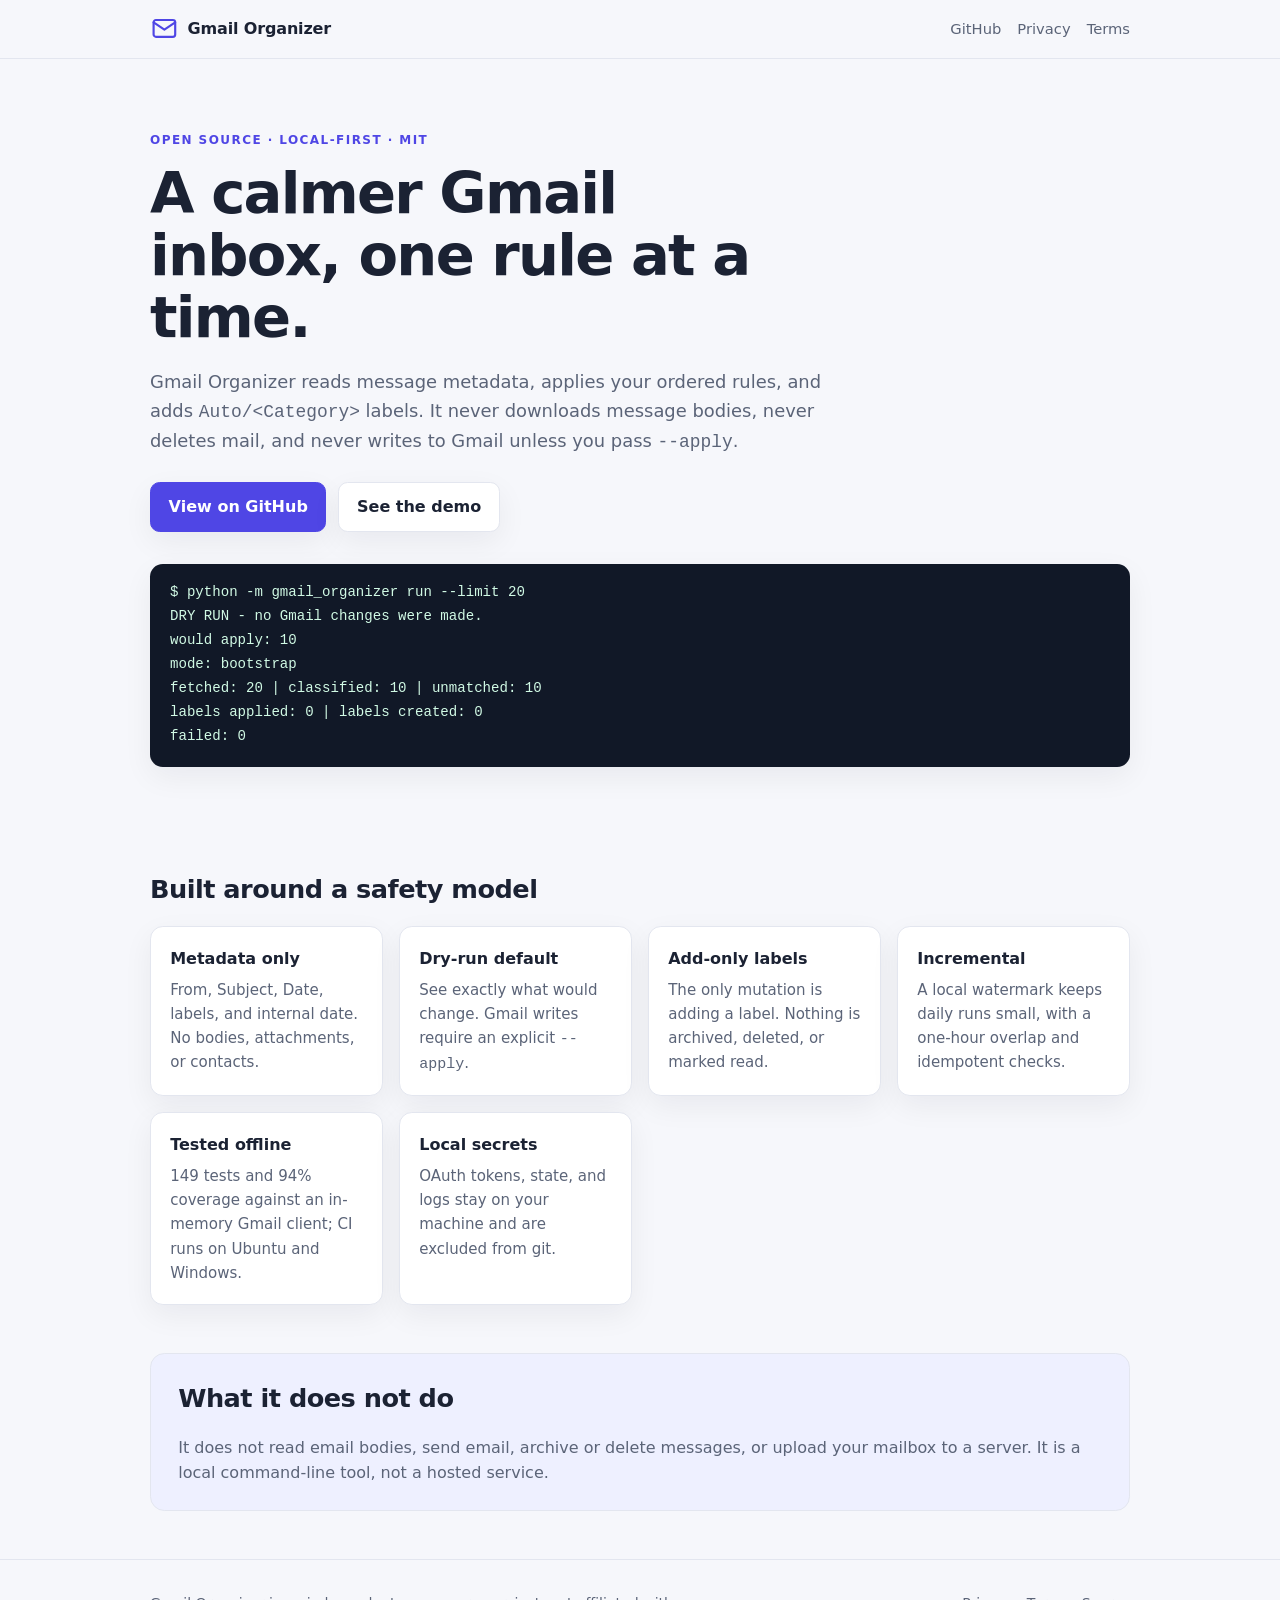
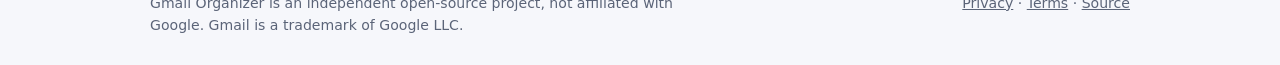
==== docs/index.html @ f9ec1455 "docs: add OAuth app information site - public home page describing functionality and the safety mode" ====
<!doctype html>
<html lang="en">
<head>
  <meta charset="utf-8">
  <meta name="viewport" content="width=device-width, initial-scale=1">
  <title>Gmail Organizer — rule-based Gmail automation</title>
  <meta name="description" content="A local, rule-based Gmail automation that reads metadata and applies labels, with dry-run by default.">
  <link rel="stylesheet" href="style.css">
</head>
<body>
  <header class="site-header">
    <div class="wrap header-inner">
      <a class="brand" href="./">
        <span class="brand-mark" aria-hidden="true">
          <svg viewBox="0 0 24 24" fill="none" stroke="currentColor" stroke-width="1.8" stroke-linecap="round" stroke-linejoin="round">
            <rect x="3" y="5" width="18" height="14" rx="2"></rect>
            <path d="m3 7 9 6 9-6"></path>
          </svg>
        </span>
        Gmail Organizer
      </a>
      <nav aria-label="Primary">
        <a href="https://github.com/CharlesyWong/gmail-organizer">GitHub</a>
        <a href="privacy.html">Privacy</a>
        <a href="terms.html">Terms</a>
      </nav>
    </div>
  </header>

  <main>
    <section class="hero wrap">
      <p class="eyebrow">Open source · local-first · MIT</p>
      <h1>A calmer Gmail inbox, one rule at a time.</h1>
      <p class="lede">
        Gmail Organizer reads message metadata, applies your ordered rules, and
        adds <code>Auto/&lt;Category&gt;</code> labels. It never downloads message
        bodies, never deletes mail, and never writes to Gmail unless you pass
        <code>--apply</code>.
      </p>
      <div class="actions">
        <a class="button primary" href="https://github.com/CharlesyWong/gmail-organizer">View on GitHub</a>
        <a class="button" href="https://github.com/CharlesyWong/gmail-organizer/blob/main/docs/demo.md">See the demo</a>
      </div>
      <pre class="terminal"><code>$ python -m gmail_organizer run --limit 20
DRY RUN - no Gmail changes were made.
would apply: 10
mode: bootstrap
fetched: 20 | classified: 10 | unmatched: 10
labels applied: 0 | labels created: 0
failed: 0</code></pre>
    </section>

    <section class="wrap">
      <h2>Built around a safety model</h2>
      <div class="grid">
        <article class="card">
          <h3>Metadata only</h3>
          <p>From, Subject, Date, labels, and internal date. No bodies, attachments, or contacts.</p>
        </article>
        <article class="card">
          <h3>Dry-run default</h3>
          <p>See exactly what would change. Gmail writes require an explicit <code>--apply</code>.</p>
        </article>
        <article class="card">
          <h3>Add-only labels</h3>
          <p>The only mutation is adding a label. Nothing is archived, deleted, or marked read.</p>
        </article>
        <article class="card">
          <h3>Incremental</h3>
          <p>A local watermark keeps daily runs small, with a one-hour overlap and idempotent checks.</p>
        </article>
        <article class="card">
          <h3>Tested offline</h3>
          <p>149 tests and 94% coverage against an in-memory Gmail client; CI runs on Ubuntu and Windows.</p>
        </article>
        <article class="card">
          <h3>Local secrets</h3>
          <p>OAuth tokens, state, and logs stay on your machine and are excluded from git.</p>
        </article>
      </div>
    </section>

    <section class="wrap callout">
      <h2>What it does not do</h2>
      <p>
        It does not read email bodies, send email, archive or delete messages, or
        upload your mailbox to a server. It is a local command-line tool, not a
        hosted service.
      </p>
    </section>
  </main>

  <footer class="site-footer">
    <div class="wrap footer-inner">
      <p>Gmail Organizer is an independent open-source project, not affiliated with Google. Gmail is a trademark of Google LLC.</p>
      <p>
        <a href="privacy.html">Privacy</a> ·
        <a href="terms.html">Terms</a> ·
        <a href="https://github.com/CharlesyWong/gmail-organizer">Source</a>
      </p>
    </div>
  </footer>
</body>
</html>
---- docs/style.css ----
:root {
  color-scheme: light dark;
  --bg: #f6f7fb;
  --surface: #ffffff;
  --text: #1b2233;
  --muted: #5b6478;
  --border: #e3e6ef;
  --accent: #4f46e5;
  --accent-soft: #eef0ff;
  --code-bg: #111827;
  --code-text: #d1fae5;
  --shadow: 0 10px 30px rgba(20, 24, 40, 0.06);
}

@media (prefers-color-scheme: dark) {
  :root {
    --bg: #0d1117;
    --surface: #161b22;
    --text: #e6edf3;
    --muted: #9aa4b2;
    --border: #2b3440;
    --accent: #8b93ff;
    --accent-soft: #1d2340;
    --code-bg: #05070b;
    --code-text: #a7f3d0;
    --shadow: none;
  }
}

* {
  box-sizing: border-box;
}

body {
  margin: 0;
  font-family: ui-sans-serif, system-ui, -apple-system, "Segoe UI", Roboto, sans-serif;
  background: var(--bg);
  color: var(--text);
  line-height: 1.6;
}

a {
  color: var(--accent);
}

.wrap {
  width: min(980px, calc(100% - 2.5rem));
  margin: 0 auto;
}

.site-header {
  position: sticky;
  top: 0;
  z-index: 10;
  background: var(--bg);
  border-bottom: 1px solid var(--border);
}

.header-inner {
  display: flex;
  align-items: center;
  justify-content: space-between;
  gap: 1rem;
  padding: 0.9rem 0;
}

.brand {
  display: inline-flex;
  align-items: center;
  gap: 0.55rem;
  color: var(--text);
  text-decoration: none;
  font-weight: 700;
  letter-spacing: -0.01em;
}

.brand-mark {
  display: inline-flex;
  width: 1.8rem;
  height: 1.8rem;
  color: var(--accent);
}

.brand-mark svg {
  width: 100%;
  height: 100%;
}

nav {
  display: flex;
  gap: 1rem;
  font-size: 0.92rem;
}

nav a {
  color: var(--muted);
  text-decoration: none;
}

nav a:hover,
nav a[aria-current="page"] {
  color: var(--text);
}

.hero {
  padding: 4.5rem 0 2.5rem;
}

.eyebrow {
  margin: 0 0 0.8rem;
  color: var(--accent);
  font-size: 0.75rem;
  font-weight: 700;
  letter-spacing: 0.12em;
  text-transform: uppercase;
}

h1 {
  max-width: 15ch;
  margin: 0 0 1.2rem;
  font-size: clamp(2.1rem, 5.5vw, 3.6rem);
  line-height: 1.08;
  letter-spacing: -0.03em;
}

.lede {
  max-width: 62ch;
  margin: 0 0 1.6rem;
  color: var(--muted);
  font-size: 1.12rem;
}

.actions {
  display: flex;
  flex-wrap: wrap;
  gap: 0.75rem;
  margin-bottom: 2rem;
}

.button {
  display: inline-block;
  padding: 0.7rem 1.1rem;
  border: 1px solid var(--border);
  border-radius: 0.6rem;
  background: var(--surface);
  color: var(--text);
  text-decoration: none;
  font-weight: 600;
  box-shadow: var(--shadow);
}

.button.primary {
  border-color: var(--accent);
  background: var(--accent);
  color: #ffffff;
}

.button:hover {
  transform: translateY(-1px);
}

.terminal {
  overflow-x: auto;
  padding: 1.1rem 1.25rem;
  border-radius: 0.8rem;
  background: var(--code-bg);
  color: var(--code-text);
  font-size: 0.88rem;
  line-height: 1.7;
  box-shadow: var(--shadow);
}

.terminal code,
code {
  font-family: ui-monospace, SFMono-Regular, Consolas, monospace;
}

h2 {
  margin: 3rem 0 1rem;
  font-size: 1.6rem;
  letter-spacing: -0.02em;
}

.grid {
  display: grid;
  grid-template-columns: repeat(auto-fit, minmax(220px, 1fr));
  gap: 1rem;
}

.card {
  padding: 1.2rem;
  border: 1px solid var(--border);
  border-radius: 0.8rem;
  background: var(--surface);
  box-shadow: var(--shadow);
}

.card h3 {
  margin: 0 0 0.4rem;
  font-size: 1rem;
}

.card p {
  margin: 0;
  color: var(--muted);
  font-size: 0.94rem;
}

.callout {
  margin: 3rem auto;
  padding: 1.5rem 1.7rem;
  border: 1px solid var(--border);
  border-radius: 0.9rem;
  background: var(--accent-soft);
}

.callout h2 {
  margin-top: 0;
}

.callout p {
  margin: 0;
  color: var(--muted);
}

.prose {
  max-width: 760px;
  padding: 3rem 0 4rem;
}

.prose h1 {
  max-width: none;
}

.prose h2 {
  margin-top: 2.2rem;
  font-size: 1.25rem;
}

.prose p,
.prose li {
  color: var(--muted);
}

.prose code {
  padding: 0.12rem 0.35rem;
  border-radius: 0.3rem;
  background: var(--accent-soft);
  font-size: 0.88em;
}

.muted {
  color: var(--muted);
  font-size: 0.9rem;
}

.site-footer {
  margin-top: 3rem;
  padding: 2rem 0;
  border-top: 1px solid var(--border);
  color: var(--muted);
  font-size: 0.88rem;
}

.footer-inner {
  display: flex;
  flex-wrap: wrap;
  justify-content: space-between;
  gap: 1rem;
}

.site-footer p {
  max-width: 60ch;
  margin: 0;
}

.site-footer a {
  color: var(--muted);
}

@media (max-width: 640px) {
  .header-inner {
    flex-wrap: wrap;
  }

  .hero {
    padding-top: 3rem;
  }

  h1 {
    max-width: none;
  }
}
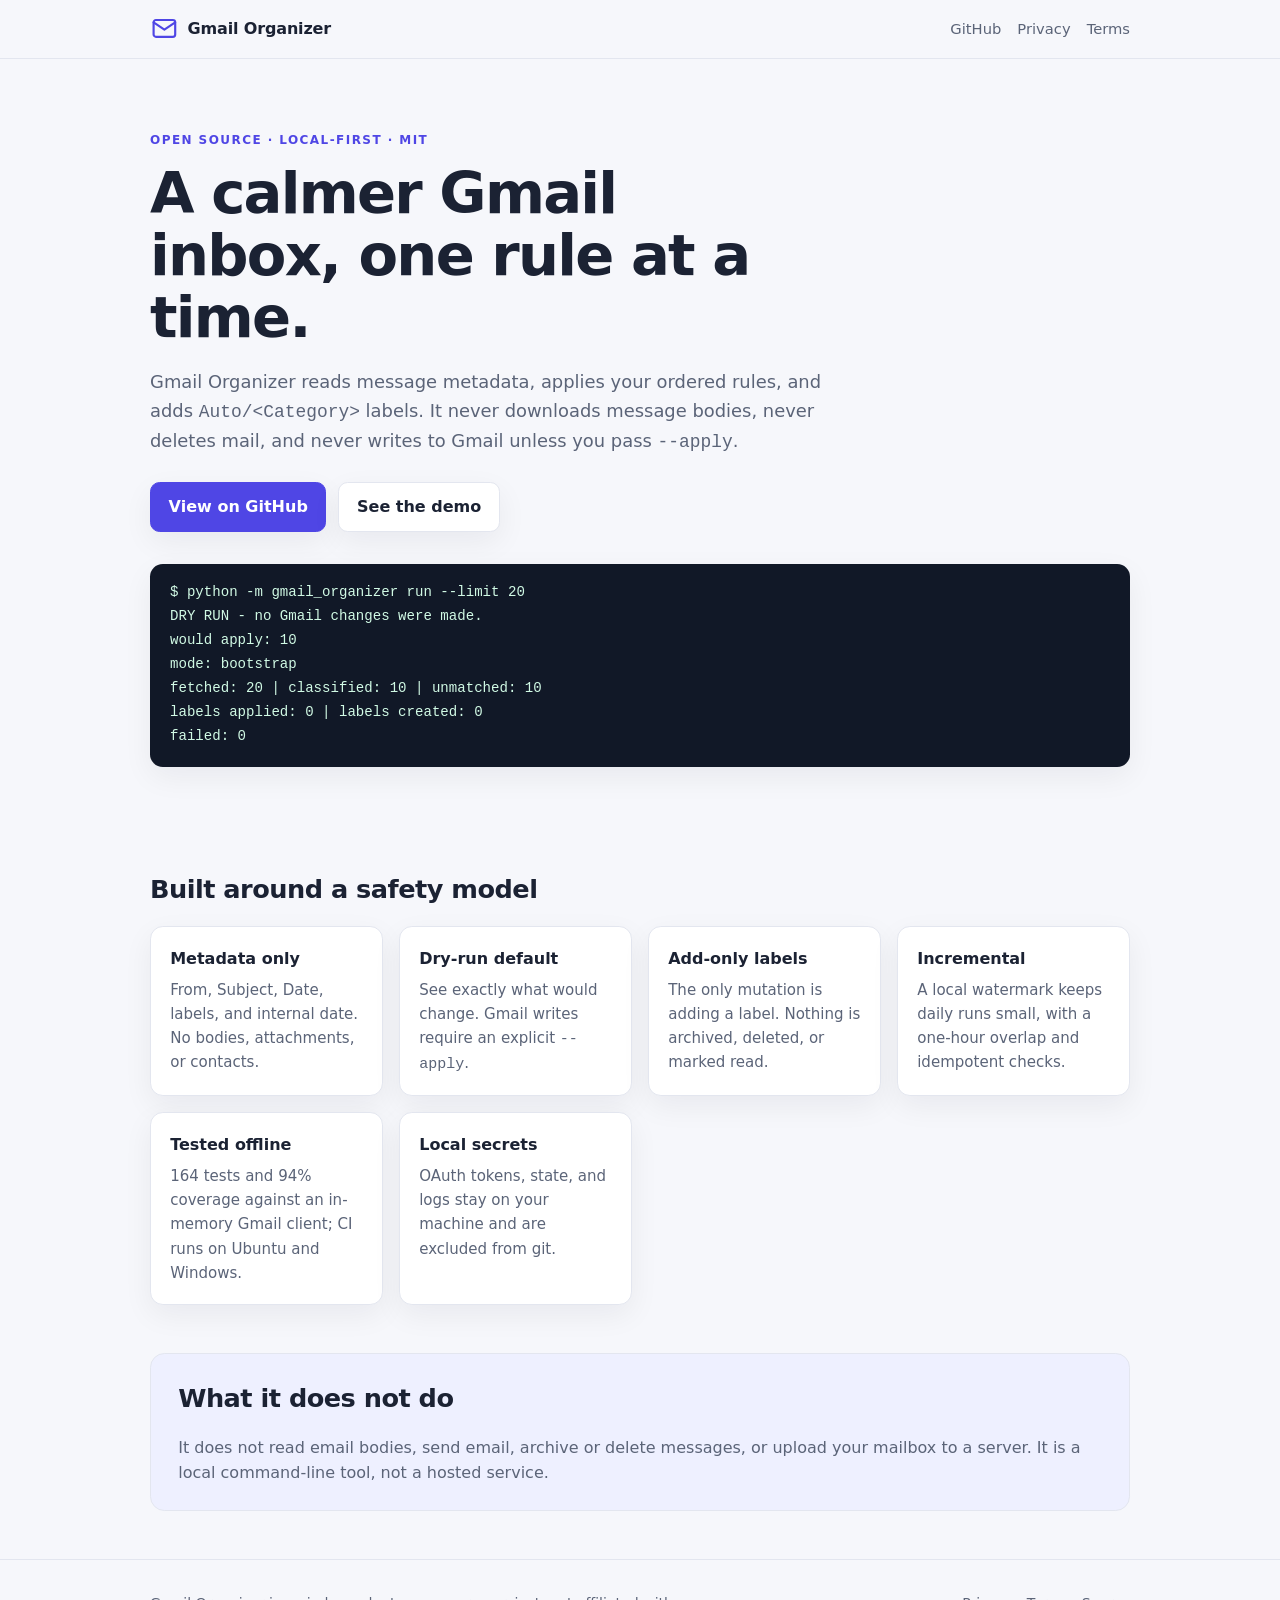
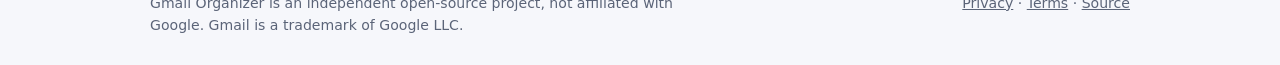
==== commit d96c5820: "docs: document the API and prepare v1.2.0 - local API setup, endpoints, curl examples, and security " ====
--- a/docs/index.html
+++ b/docs/index.html
@@ -5,6 +5,7 @@
   <meta name="viewport" content="width=device-width, initial-scale=1">
   <title>Gmail Organizer — rule-based Gmail automation</title>
   <meta name="description" content="A local, rule-based Gmail automation that reads metadata and applies labels, with dry-run by default.">
+  <meta name="google-site-verification" content="aYjkHYXyJ8K1bY8rwVgSSzSlagtENPCV6HaFGhYPJsc" />
   <link rel="stylesheet" href="style.css">
 </head>
 <body>
@@ -71,7 +72,7 @@
         </article>
         <article class="card">
           <h3>Tested offline</h3>
-          <p>149 tests and 94% coverage against an in-memory Gmail client; CI runs on Ubuntu and Windows.</p>
+          <p>164 tests and 94% coverage against an in-memory Gmail client; CI runs on Ubuntu and Windows.</p>
         </article>
         <article class="card">
           <h3>Local secrets</h3>
